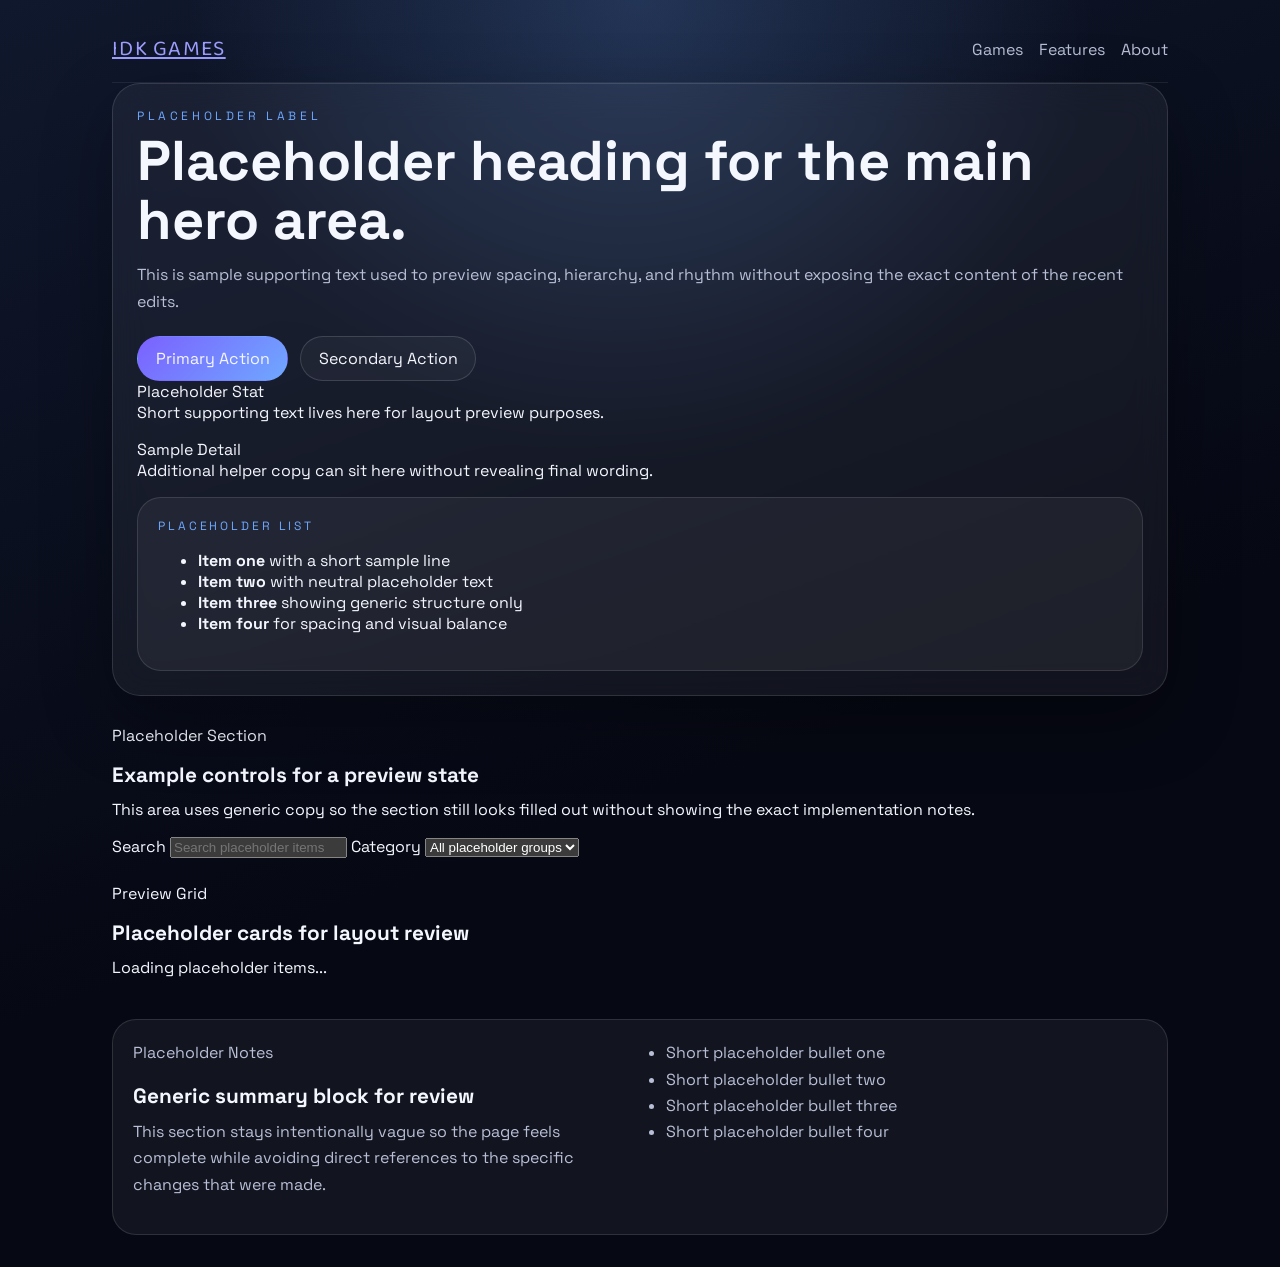
==== index.html @ bcdb9f15 "Update index.html" ====
<!DOCTYPE html>
<html lang="en">
<head>
  <meta charset="UTF-8">
  <meta name="viewport" content="width=device-width, initial-scale=1.0">
  <title>IDK</title>
  <link rel="preconnect" href="https://fonts.googleapis.com">
  <link rel="preconnect" href="https://fonts.gstatic.com" crossorigin>
  <link href="https://fonts.googleapis.com/css2?family=Space+Grotesk:wght@400;500;600;700&family=Baloo+2:wght@600&display=swap" rel="stylesheet">
  <link rel="stylesheet" href="styles.css">
</head>
<body>
  <div class="page-shell">
    <header class="site-header">
      <nav class="nav">
        <a class="brand" href="#top">IDK Games</a>
        <div class="nav-links">
          <a href="#games">Games</a>
          <a href="#features">Features</a>
          <a href="#about">About</a>
        </div>
      </nav>

      <section class="hero" id="top">
        <div class="hero-copy">
          <p class="eyebrow">Placeholder Label</p>
          <h1>Placeholder heading for the main hero area.</h1>
          <p class="lead">This is sample supporting text used to preview spacing, hierarchy, and rhythm without exposing the exact content of the recent edits.</p>
          <div class="hero-actions">
            <a class="button button-primary" href="#games">Primary Action</a>
            <a class="button button-secondary" href="#about">Secondary Action</a>
          </div>
          <div class="hero-stats">
            <div class="stat">
              <span>Placeholder Stat</span>
              <p>Short supporting text lives here for layout preview purposes.</p>
            </div>
            <div class="stat">
              <span>Sample Detail</span>
              <p>Additional helper copy can sit here without revealing final wording.</p>
            </div>
          </div>
        </div>

        <aside class="hero-panel">
          <p class="panel-label">Placeholder List</p>
          <ul class="stack-list">
            <li><strong>Item one</strong> with a short sample line</li>
            <li><strong>Item two</strong> with neutral placeholder text</li>
            <li><strong>Item three</strong> showing generic structure only</li>
            <li><strong>Item four</strong> for spacing and visual balance</li>
          </ul>
        </aside>
      </section>
    </header>

    <main>
      <section class="toolbar" id="features">
        <div class="toolbar-copy">
          <p class="section-label">Placeholder Section</p>
          <h2>Example controls for a preview state</h2>
          <p>This area uses generic copy so the section still looks filled out without showing the exact implementation notes.</p>
        </div>
        <div class="controls">
          <label class="control">
            <span>Search</span>
            <input id="searchInput" type="search" placeholder="Search placeholder items">
          </label>
          <label class="control">
            <span>Category</span>
            <select id="categoryFilter">
              <option value="all">All placeholder groups</option>
            </select>
          </label>
        </div>
      </section>

      <section class="games-section" id="games">
        <div class="section-heading">
          <div>
            <p class="section-label">Preview Grid</p>
            <h2>Placeholder cards for layout review</h2>
          </div>
          <p class="results-count" id="resultsCount">Loading placeholder items...</p>
        </div>
        <div class="games-grid" id="gamesGrid"></div>
      </section>

      <section class="about" id="about">
        <div>
          <p class="section-label">Placeholder Notes</p>
          <h2>Generic summary block for review</h2>
          <p>This section stays intentionally vague so the page feels complete while avoiding direct references to the specific changes that were made.</p>
        </div>
        <ul class="about-list">
          <li>Short placeholder bullet one</li>
          <li>Short placeholder bullet two</li>
          <li>Short placeholder bullet three</li>
          <li>Short placeholder bullet four</li>
        </ul>
      </section>
    </main>
  </div>

  <script src="script.js"></script>
</body>
</html>
---- styles.css ----
@import url('https://fonts.googleapis.com/css2?family=Space+Grotesk:wght@400;500;600;700&family=Baloo+2:wght@600&display=swap');

:root {
  color-scheme: dark;
  --bg-top: #10182d;
  --bg-bottom: #060813;
  --panel: rgba(255, 255, 255, 0.05);
  --panel-strong: rgba(255, 255, 255, 0.08);
  --border: rgba(255, 255, 255, 0.12);
  --text: #f5f7ff;
  --muted: #b8bfd6;
  --accent: #6fa8ff;
  --accent-strong: #7b61ff;
  --danger: #ff6b6b;
}

* {
  box-sizing: border-box;
}

html {
  scroll-behavior: smooth;
}

body {
  margin: 0;
  min-height: 100vh;
  font-family: 'Space Grotesk', system-ui, sans-serif;
  color: var(--text);
  background:
    radial-gradient(circle at top, rgba(111, 168, 255, 0.22), transparent 32%),
    linear-gradient(160deg, var(--bg-top), var(--bg-bottom) 60%);
}

.page-shell {
  width: min(1120px, 100%);
  margin: 0 auto;
  padding: clamp(1rem, 3vw, 2rem);
}

.hero {
  padding: clamp(1rem, 2.5vw, 1.5rem);
  border: 1px solid var(--border);
  border-radius: 28px;
  background: var(--panel);
  backdrop-filter: blur(18px);
  box-shadow: 0 24px 70px rgba(0, 0, 0, 0.3);
}

.nav {
  display: flex;
  align-items: center;
  justify-content: space-between;
  gap: 1rem;
  flex-wrap: wrap;
  padding-bottom: 1rem;
  border-bottom: 1px solid rgba(255, 255, 255, 0.08);
}

.brand {
  font-family: 'Baloo 2', cursive;
  font-size: 1.35rem;
  letter-spacing: 0.06em;
  text-transform: uppercase;
}

.nav-links {
  display: flex;
  flex-wrap: wrap;
  gap: 1rem;
}

.nav-links a {
  color: var(--muted);
  text-decoration: none;
}

.hero-layout {
  display: grid;
  grid-template-columns: repeat(auto-fit, minmax(280px, 1fr));
  gap: 1.5rem;
  margin-top: 1.5rem;
  align-items: stretch;
}

.eyebrow {
  margin: 0 0 0.5rem;
  font-size: 0.75rem;
  letter-spacing: 0.3em;
  text-transform: uppercase;
  color: var(--accent);
}

.debug-marker {
  display: inline-flex;
  margin: 0 0 0.9rem;
  padding: 0.45rem 0.8rem;
  border-radius: 999px;
  background: var(--danger);
  color: #22090d;
  font-size: 0.78rem;
  font-weight: 700;
  letter-spacing: 0.14em;
  text-transform: uppercase;
}

h1,
h2,
p {
  margin-top: 0;
}

h1 {
  margin-bottom: 0.8rem;
  font-size: clamp(2rem, 5vw, 3.5rem);
  line-height: 1.05;
}

h2 {
  margin-bottom: 0.65rem;
  font-size: 1.3rem;
}

.lead,
.panel-copy,
.card p,
.about p,
.about li {
  color: var(--muted);
  line-height: 1.65;
}

.hero-actions {
  display: flex;
  flex-wrap: wrap;
  gap: 0.75rem;
  margin-top: 1.3rem;
}

.button {
  display: inline-flex;
  align-items: center;
  justify-content: center;
  min-height: 44px;
  padding: 0.7rem 1.1rem;
  border-radius: 999px;
  border: 1px solid transparent;
  text-decoration: none;
  color: var(--text);
}

.button-primary {
  background: linear-gradient(135deg, var(--accent-strong), var(--accent));
}

.button-secondary {
  border-color: rgba(255, 255, 255, 0.14);
  background: rgba(255, 255, 255, 0.04);
}

.hero-panel,
.card,
.about {
  border: 1px solid var(--border);
  border-radius: 24px;
  background: var(--panel);
}

.hero-panel {
  padding: 1.25rem;
}

.panel-label,
.card-kicker {
  margin-bottom: 0.4rem;
  font-size: 0.75rem;
  letter-spacing: 0.24em;
  text-transform: uppercase;
  color: var(--accent);
}

.chip-row {
  display: flex;
  flex-wrap: wrap;
  gap: 0.6rem;
  margin-top: 1rem;
}

.chip-row span {
  padding: 0.45rem 0.75rem;
  border-radius: 999px;
  background: var(--panel-strong);
  border: 1px solid rgba(255, 255, 255, 0.08);
  font-size: 0.82rem;
}

main {
  display: flex;
  flex-direction: column;
  gap: 1.6rem;
  margin-top: 1.8rem;
}

.cards {
  display: grid;
  grid-template-columns: repeat(auto-fit, minmax(240px, 1fr));
  gap: 1rem;
}

.card {
  padding: 1.25rem;
}

.about {
  display: grid;
  grid-template-columns: repeat(auto-fit, minmax(240px, 1fr));
  gap: 1rem;
  padding: 1.25rem;
}

.about ul {
  margin: 0;
  padding-left: 1.15rem;
}

@media (max-width: 700px) {
  .nav {
    justify-content: center;
  }

  .brand {
    width: 100%;
    text-align: center;
  }

  .nav-links {
    justify-content: center;
  }

  .hero,
  .card,
  .about {
    border-radius: 20px;
  }

  .button {
    width: 100%;
  }
}
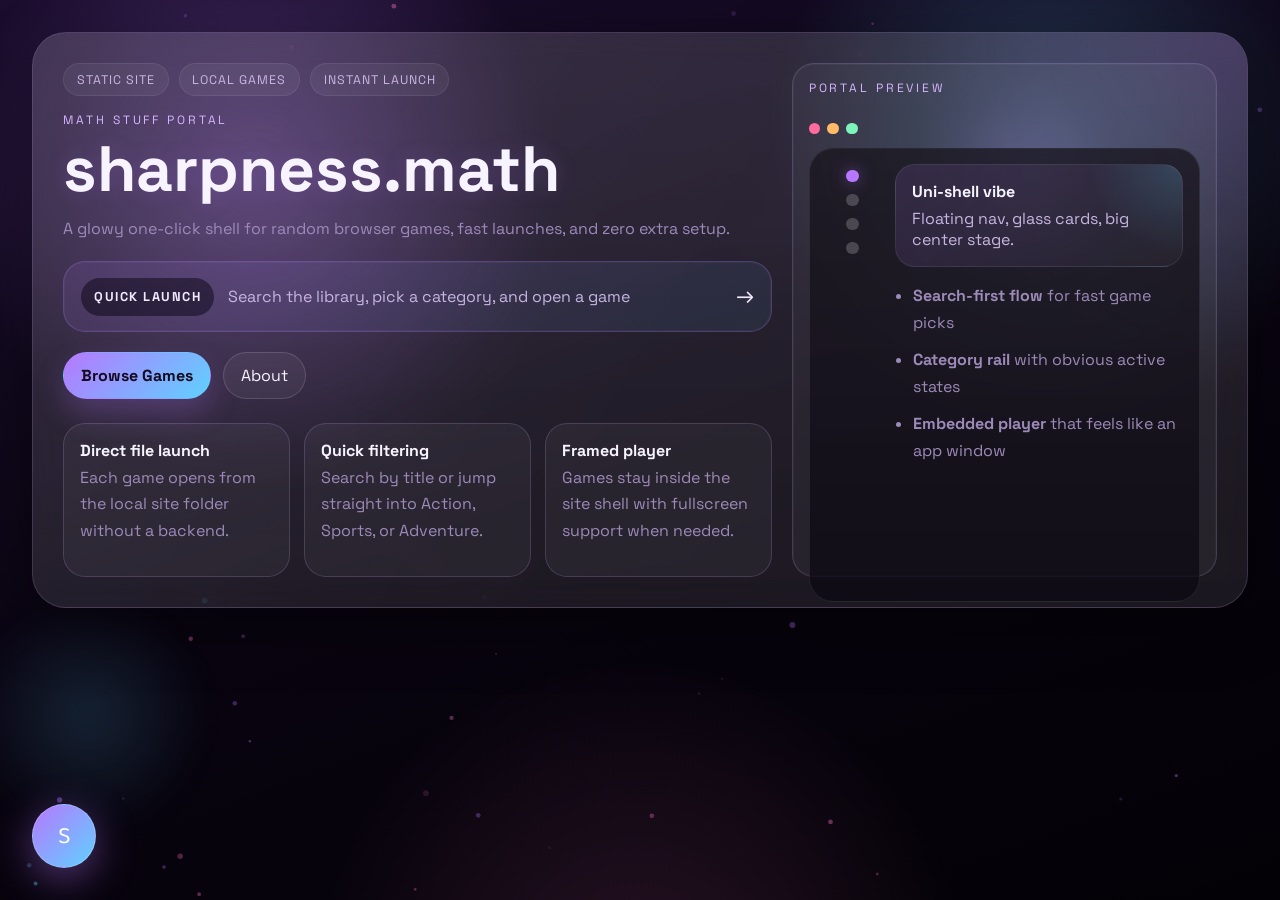
==== commit 89f2e588: "Add settings page and persistent UI toggles Introduce a Settings page and persistent UI preferences." ====
--- a/index.html
+++ b/index.html
@@ -3,105 +3,134 @@
 <head>
   <meta charset="UTF-8">
   <meta name="viewport" content="width=device-width, initial-scale=1.0">
-  <title>IDK</title>
+  <title>sharpness.math — Home</title>
   <link rel="preconnect" href="https://fonts.googleapis.com">
   <link rel="preconnect" href="https://fonts.gstatic.com" crossorigin>
   <link href="https://fonts.googleapis.com/css2?family=Space+Grotesk:wght@400;500;600;700&family=Baloo+2:wght@600&display=swap" rel="stylesheet">
   <link rel="stylesheet" href="styles.css">
 </head>
 <body>
-  <div class="page-shell">
-    <header class="site-header">
-      <nav class="nav">
-        <a class="brand" href="#top">IDK Games</a>
-        <div class="nav-links">
-          <a href="#games">Games</a>
-          <a href="#features">Features</a>
-          <a href="#about">About</a>
-        </div>
-      </nav>
+<div class="app-container">
 
-      <section class="hero" id="top">
-        <div class="hero-copy">
-          <p class="eyebrow">Placeholder Label</p>
-          <h1>Placeholder heading for the main hero area.</h1>
-          <p class="lead">This is sample supporting text used to preview spacing, hierarchy, and rhythm without exposing the exact content of the recent edits.</p>
-          <div class="hero-actions">
-            <a class="button button-primary" href="#games">Primary Action</a>
-            <a class="button button-secondary" href="#about">Secondary Action</a>
-          </div>
-          <div class="hero-stats">
-            <div class="stat">
-              <span>Placeholder Stat</span>
-              <p>Short supporting text lives here for layout preview purposes.</p>
+  <button class="hub-trigger" onclick="toggleHub()">S</button>
+
+  <aside class="sidebar">
+    <div class="sidebar-header">
+      <div class="logo-icon">S</div>
+      <span class="brand-text">Sharpness Math</span>
+    </div>
+    <nav class="sidebar-nav">
+      <div class="nav-section-title">Navigation</div>
+      <a class="nav-item active" href="index.html">
+        <span class="icon">🏠</span> Home
+      </a>
+      <a class="nav-item" href="games.html">
+        <span class="icon">🎮</span> Browse Games
+      </a>
+      <a class="nav-item" href="about.html">
+        <span class="icon">ℹ️</span> About
+      </a>
+      <a class="nav-item" href="settings.html">
+        <span class="icon">⚙️</span> Settings
+      </a>
+      <div class="nav-section-title">My Games</div>
+      <a class="nav-item" href="games.html?category=Action">
+        <span class="class-dot dot-action"></span> Action
+      </a>
+      <a class="nav-item" href="games.html?category=Sports">
+        <span class="class-dot dot-sports"></span> Sports
+      </a>
+      <a class="nav-item" href="games.html?category=Adventure">
+        <span class="class-dot dot-adventure"></span> Adventure
+      </a>
+    </nav>
+    <div class="sidebar-footer">
+      <button class="btn-signout" onclick="alert('Nothing to sign out of 😄')">
+        <span>↩</span> Sign Out
+      </button>
+    </div>
+  </aside>
+
+  <div class="main-column">
+    <nav class="mobile-nav">
+      <a class="nav-item active" href="index.html">🏠 Home</a>
+      <a class="nav-item" href="games.html">🎮 Games</a>
+      <a class="nav-item" href="about.html">ℹ️ About</a>
+      <a class="nav-item" href="settings.html">⚙️ Settings</a>
+    </nav>
+
+    <div class="page-shell">
+      <header class="site-header">
+        <section class="hero">
+          <div class="hero-copy">
+            <div class="hero-chip-row">
+              <span class="hero-chip">Static site</span>
+              <span class="hero-chip">Local games</span>
+              <span class="hero-chip">Instant launch</span>
             </div>
-            <div class="stat">
-              <span>Sample Detail</span>
-              <p>Additional helper copy can sit here without revealing final wording.</p>
+            <p class="eyebrow">Math stuff portal</p>
+            <h1>sharpness.math</h1>
+            <p class="lead">A glowy one-click shell for random browser games, fast launches, and zero extra setup.</p>
+            <a class="hero-search" href="games.html">
+              <span class="hero-search-label">Quick launch</span>
+              <span class="hero-search-text">Search the library, pick a category, and open a game</span>
+              <span class="hero-search-arrow">→</span>
+            </a>
+            <div class="hero-actions">
+              <a class="button button-primary" href="games.html">Browse Games</a>
+              <a class="button button-secondary" href="about.html">About</a>
+            </div>
+            <div class="hero-stats">
+              <div class="stat">
+                <span>Direct file launch</span>
+                <p>Each game opens from the local site folder without a backend.</p>
+              </div>
+              <div class="stat">
+                <span>Quick filtering</span>
+                <p>Search by title or jump straight into Action, Sports, or Adventure.</p>
+              </div>
+              <div class="stat">
+                <span>Framed player</span>
+                <p>Games stay inside the site shell with fullscreen support when needed.</p>
+              </div>
             </div>
           </div>
-        </div>
-
-        <aside class="hero-panel">
-          <p class="panel-label">Placeholder List</p>
-          <ul class="stack-list">
-            <li><strong>Item one</strong> with a short sample line</li>
-            <li><strong>Item two</strong> with neutral placeholder text</li>
-            <li><strong>Item three</strong> showing generic structure only</li>
-            <li><strong>Item four</strong> for spacing and visual balance</li>
-          </ul>
-        </aside>
-      </section>
-    </header>
-
-    <main>
-      <section class="toolbar" id="features">
-        <div class="toolbar-copy">
-          <p class="section-label">Placeholder Section</p>
-          <h2>Example controls for a preview state</h2>
-          <p>This area uses generic copy so the section still looks filled out without showing the exact implementation notes.</p>
-        </div>
-        <div class="controls">
-          <label class="control">
-            <span>Search</span>
-            <input id="searchInput" type="search" placeholder="Search placeholder items">
-          </label>
-          <label class="control">
-            <span>Category</span>
-            <select id="categoryFilter">
-              <option value="all">All placeholder groups</option>
-            </select>
-          </label>
-        </div>
-      </section>
-
-      <section class="games-section" id="games">
-        <div class="section-heading">
-          <div>
-            <p class="section-label">Preview Grid</p>
-            <h2>Placeholder cards for layout review</h2>
-          </div>
-          <p class="results-count" id="resultsCount">Loading placeholder items...</p>
-        </div>
-        <div class="games-grid" id="gamesGrid"></div>
-      </section>
-
-      <section class="about" id="about">
-        <div>
-          <p class="section-label">Placeholder Notes</p>
-          <h2>Generic summary block for review</h2>
-          <p>This section stays intentionally vague so the page feels complete while avoiding direct references to the specific changes that were made.</p>
-        </div>
-        <ul class="about-list">
-          <li>Short placeholder bullet one</li>
-          <li>Short placeholder bullet two</li>
-          <li>Short placeholder bullet three</li>
-          <li>Short placeholder bullet four</li>
-        </ul>
-      </section>
-    </main>
+          <aside class="hero-panel">
+            <p class="panel-label">Portal Preview</p>
+            <div class="panel-window">
+              <div class="panel-window-bar">
+                <span></span>
+                <span></span>
+                <span></span>
+              </div>
+              <div class="panel-screen">
+                <div class="panel-rail">
+                  <span class="panel-rail-item active"></span>
+                  <span class="panel-rail-item"></span>
+                  <span class="panel-rail-item"></span>
+                  <span class="panel-rail-item"></span>
+                </div>
+                <div class="panel-content">
+                  <div class="panel-display">
+                    <strong>Uni-shell vibe</strong>
+                    <p>Floating nav, glass cards, big center stage.</p>
+                  </div>
+                  <ul class="stack-list">
+                    <li><strong>Search-first flow</strong> for fast game picks</li>
+                    <li><strong>Category rail</strong> with obvious active states</li>
+                    <li><strong>Embedded player</strong> that feels like an app window</li>
+                  </ul>
+                </div>
+              </div>
+            </div>
+          </aside>
+        </section>
+      </header>
+    </div>
   </div>
 
-  <script src="script.js"></script>
+</div>
+<script src="particles.js"></script>
+<script src="app.js"></script>
 </body>
 </html>
--- a/styles.css
+++ b/styles.css
@@ -2,16 +2,20 @@
 
 :root {
   color-scheme: dark;
-  --bg-top: #10182d;
-  --bg-bottom: #060813;
-  --panel: rgba(255, 255, 255, 0.05);
-  --panel-strong: rgba(255, 255, 255, 0.08);
-  --border: rgba(255, 255, 255, 0.12);
-  --text: #f5f7ff;
-  --muted: #b8bfd6;
-  --accent: #6fa8ff;
-  --accent-strong: #7b61ff;
-  --danger: #ff6b6b;
+  --bg: #05020d;
+  --bg-soft: #140a22;
+  --bg-card: rgba(19, 10, 34, 0.72);
+  --panel: rgba(255, 255, 255, 0.055);
+  --panel-strong: rgba(255, 255, 255, 0.11);
+  --border: rgba(210, 176, 255, 0.18);
+  --text: #f8f4ff;
+  --text-secondary: #c7b6e1;
+  --text-muted: #9d8ab9;
+  --accent: #b678ff;
+  --accent-2: #5fd1ff;
+  --accent-3: #ff79c6;
+  --success: #7df4bc;
+  --shadow: rgba(0, 0, 0, 0.42);
 }
 
 * {
@@ -28,222 +32,958 @@
   font-family: 'Space Grotesk', system-ui, sans-serif;
   color: var(--text);
   background:
-    radial-gradient(circle at top, rgba(111, 168, 255, 0.22), transparent 32%),
-    linear-gradient(160deg, var(--bg-top), var(--bg-bottom) 60%);
+    radial-gradient(circle at 20% 20%, rgba(182, 120, 255, 0.32), transparent 24%),
+    radial-gradient(circle at 82% 16%, rgba(95, 209, 255, 0.24), transparent 22%),
+    radial-gradient(circle at 50% 110%, rgba(255, 121, 198, 0.14), transparent 28%),
+    linear-gradient(160deg, #1a0d2d 0%, #090410 52%, #030106 100%);
+  position: relative;
+  overflow-x: hidden;
+}
+
+#particles-canvas {
+  position: fixed;
+  top: 0;
+  left: 0;
+  width: 100%;
+  height: 100%;
+  pointer-events: none;
+  z-index: 0;
+}
+
+body::before,
+body::after {
+  content: "";
+  position: fixed;
+  inset: auto;
+  border-radius: 999px;
+  filter: blur(18px);
+  opacity: 0.65;
+  pointer-events: none;
+  z-index: 0;
+}
+
+body::before {
+  width: 13rem;
+  height: 13rem;
+  top: 5rem;
+  right: 12vw;
+  background: radial-gradient(circle, rgba(182, 120, 255, 0.34), transparent 68%);
+}
+
+body::after {
+  width: 15rem;
+  height: 15rem;
+  bottom: 4rem;
+  left: -2rem;
+  background: radial-gradient(circle, rgba(95, 209, 255, 0.24), transparent 72%);
+}
+
+a {
+  color: inherit;
+}
+
+/* ============================================
+   SIDEBAR / MINI HUB
+   ============================================ */
+
+.hub-trigger {
+  position: fixed;
+  bottom: 2rem;
+  left: 2rem;
+  width: 4rem;
+  height: 4rem;
+  border-radius: 50%;
+  background: linear-gradient(135deg, var(--accent), var(--accent-2));
+  border: 1px solid rgba(255,255,255,0.22);
+  color: white;
+  font-size: 1.5rem;
+  font-family: 'Baloo 2', cursive;
+  cursor: pointer;
+  z-index: 1100;
+  box-shadow: 0 10px 40px rgba(182, 120, 255, 0.45);
+  transition: transform 0.4s cubic-bezier(0.175, 0.885, 0.32, 1.275), box-shadow 0.3s;
+  display: flex;
+  align-items: center;
+  justify-content: center;
+  outline: none;
+}
+
+.hub-trigger:hover {
+  transform: scale(1.1) rotate(5deg);
+  box-shadow: 0 15px 50px rgba(182, 120, 255, 0.6);
+}
+
+.hub-trigger.active {
+  background: var(--bg-soft);
+  color: var(--accent);
+  border-color: var(--accent);
+  transform: scale(0.9) rotate(-15deg);
+}
+
+.sidebar {
+  width: 18rem;
+  background:
+    linear-gradient(180deg, rgba(255, 255, 255, 0.09), rgba(255, 255, 255, 0.03)),
+    rgba(17, 8, 29, 0.88);
+  border: 1px solid var(--border);
+  border-radius: 30px;
+  display: flex;
+  flex-direction: column;
+  position: fixed;
+  bottom: 6.5rem;
+  left: 2rem;
+  height: auto;
+  max-height: calc(100vh - 10rem);
+  flex-shrink: 0;
+  overflow-y: auto;
+  backdrop-filter: blur(22px);
+  box-shadow: 0 25px 80px var(--shadow);
+  z-index: 1050;
+  
+  /* Initial hidden state for hub */
+  opacity: 0;
+  transform: translateY(20px) scale(0.95);
+  pointer-events: none;
+  transition: opacity 0.4s, transform 0.4s cubic-bezier(0.16, 1, 0.3, 1);
+}
+
+body.regular-sidebar .sidebar {
+  position: sticky;
+  top: 2rem;
+  left: 0;
+  bottom: auto;
+  opacity: 1;
+  pointer-events: auto;
+  transform: none;
+  margin: 2rem 0 2rem 2rem;
+  height: calc(100vh - 4rem);
+  max-height: none;
+}
+
+body.regular-sidebar .hub-trigger {
+  display: none;
+}
+
+.sidebar.active {
+  opacity: 1;
+  transform: translateY(0) scale(1);
+  pointer-events: auto;
+}
+
+@media (max-width: 1024px) {
+  .sidebar { width: calc(100vw - 4rem); left: 2rem; right: 2rem; }
+}
+
+.sidebar-header {
+  padding: 2rem;
+  display: flex;
+  align-items: center;
+  gap: 0.75rem;
+  border-bottom: 1px solid rgba(255, 255, 255, 0.08);
+}
+
+.logo-icon {
+  width: 2.5rem;
+  height: 2.5rem;
+  background: linear-gradient(135deg, var(--accent), var(--accent-2));
+  border-radius: 0.9rem;
+  display: flex;
+  align-items: center;
+  justify-content: center;
+  color: white;
+  font-weight: bold;
+  font-size: 1.25rem;
+  box-shadow: 0 10px 25px rgba(182, 120, 255, 0.35);
+  flex-shrink: 0;
+  font-family: 'Baloo 2', cursive;
+}
+
+.brand-text {
+  font-weight: bold;
+  font-size: 1.1rem;
+  letter-spacing: -0.025em;
+  color: white;
+  font-family: 'Baloo 2', cursive;
+}
+
+.sidebar-nav {
+  flex: 1;
+  padding: 1rem;
+  overflow-y: auto;
+  display: flex;
+  flex-direction: column;
+  gap: 0.25rem;
+}
+
+.nav-section-title {
+  padding: 1.5rem 1rem 0.5rem;
+  font-size: 0.625rem;
+  font-weight: bold;
+  color: var(--text-muted);
+  text-transform: uppercase;
+  letter-spacing: 0.2em;
+}
+
+.nav-item {
+  display: flex;
+  align-items: center;
+  gap: 0.75rem;
+  padding: 0.75rem 1rem;
+  border-radius: 999px;
+  color: var(--text-secondary);
+  text-decoration: none;
+  border: 1px solid transparent;
+  transition: background-color 0.2s, color 0.2s, border-color 0.2s, transform 0.2s;
+  cursor: pointer;
+  font-size: 0.9rem;
+  font-weight: 500;
+}
+
+.nav-item:hover {
+  background-color: rgba(255,255,255,0.06);
+  border-color: rgba(255,255,255,0.08);
+  color: var(--text);
+  transform: translateX(2px);
+}
+
+.nav-item.active {
+  background: linear-gradient(135deg, rgba(182, 120, 255, 0.22), rgba(95, 209, 255, 0.12));
+  border-color: rgba(182, 120, 255, 0.32);
+  color: #f8f4ff;
+  font-weight: 600;
+  box-shadow: inset 0 0 0 1px rgba(255, 255, 255, 0.04), 0 0 22px rgba(182, 120, 255, 0.16);
+}
+
+.nav-item .icon {
+  font-size: 1rem;
+  width: 1.25rem;
+  text-align: center;
+}
+
+.class-dot {
+  width: 0.5rem;
+  height: 0.5rem;
+  border-radius: 50%;
+  flex-shrink: 0;
+}
+
+.dot-action   { background-color: #f97316; }
+.dot-sports   { background-color: #22c55e; }
+.dot-adventure{ background-color: #a78bfa; }
+
+.sidebar-footer {
+  padding: 1.5rem;
+  border-top: 1px solid rgba(255,255,255,0.08);
+}
+
+.btn-signout {
+  width: 100%;
+  display: flex;
+  align-items: center;
+  justify-content: center;
+  gap: 0.5rem;
+  padding: 0.75rem;
+  border-radius: 999px;
+  border: 1px solid var(--border);
+  color: var(--text-secondary);
+  background: rgba(255, 255, 255, 0.04);
+  font-size: 0.875rem;
+  font-weight: 500;
+  cursor: pointer;
+  font-family: inherit;
+  transition: background-color 0.2s, color 0.2s;
+}
+
+.btn-signout:hover {
+  background-color: rgba(255,255,255,0.09);
+  color: var(--text);
+}
+
+/* ============================================
+   LAYOUT
+   ============================================ */
+
+.app-container {
+  display: flex;
+  min-height: 100vh;
+  position: relative;
+  z-index: 1;
+}
+
+/* Wraps mobile-nav + page-shell so they stack vertically */
+.main-column {
+  flex-grow: 1;
+  display: flex;
+  flex-direction: column;
+  min-width: 0;
 }
 
 .page-shell {
-  width: min(1120px, 100%);
-  margin: 0 auto;
+  width: 100%;
+  max-width: 1480px;
   padding: clamp(1rem, 3vw, 2rem);
+  flex-grow: 1;
+  display: flex;
+  flex-direction: column;
+  gap: 1.5rem;
+}
+
+/* ============================================
+   GAME VIEWER (games.html inline iframe)
+   ============================================ */
+
+#gameView {
+  display: none;
+  flex-direction: column;
+  width: 100%;
+  height: calc(100vh - 5rem);
+  border-radius: 30px;
+  overflow: hidden;
+  border: 1px solid var(--border);
+  background: rgba(8, 4, 15, 0.96);
+  box-shadow: 0 25px 80px var(--shadow);
+}
+
+.game-view-header {
+  display: flex;
+  align-items: center;
+  justify-content: space-between;
+  gap: 0.75rem;
+  flex-wrap: wrap;
+  padding: 0.6rem 1rem;
+  background: rgba(18, 10, 30, 0.94);
+  border-bottom: 1px solid var(--border);
+  flex-shrink: 0;
+}
+
+.game-view-title {
+  font-weight: 600;
+  font-size: 0.95rem;
+  color: var(--text);
+}
+
+.game-view-actions {
+  display: flex;
+  align-items: center;
+  gap: 0.6rem;
+  flex-wrap: wrap;
+}
+
+.btn-game-control,
+.btn-close-game {
+  display: flex;
+  align-items: center;
+  gap: 0.4rem;
+  padding: 0.45rem 0.9rem;
+  border-radius: 999px;
+  border: 1px solid var(--border);
+  background: rgba(255,255,255,0.06);
+  color: var(--text-secondary);
+  font-size: 0.82rem;
+  font-weight: 500;
+  cursor: pointer;
+  font-family: inherit;
+  transition: background 0.2s, color 0.2s;
+}
+
+.btn-game-control:hover,
+.btn-close-game:hover {
+  background: rgba(255,255,255,0.12);
+  color: var(--text);
+}
+
+.btn-game-control[hidden] {
+  display: none;
+}
+
+#gameFrame {
+  width: 100%;
+  flex-grow: 1;
+  border: none;
+}
+
+@keyframes fadeIn {
+  from { opacity: 0; transform: translateY(10px); }
+  to { opacity: 1; transform: translateY(0); }
+}
+
+@keyframes slideUpIn {
+  0% { opacity: 0; transform: translateY(40px); }
+  100% { opacity: 1; transform: translateY(0); }
+}
+
+.animate-in {
+  animation: slideUpIn 0.8s cubic-bezier(0.16, 1, 0.3, 1) forwards !important;
+}
+
+/* ============================================
+   MOBILE NAV (shown when sidebar hidden)
+   ============================================ */
+
+.mobile-nav {
+  display: none;
+  background: rgba(13, 7, 22, 0.86);
+  border: 1px solid var(--border);
+  padding: 0.7rem;
+  gap: 0.5rem;
+  overflow-x: auto;
+  position: sticky;
+  top: 0.75rem;
+  z-index: 100;
+  margin: 0.75rem;
+  border-radius: 999px;
+  backdrop-filter: blur(16px);
+}
+
+@media (max-width: 1024px) {
+  .mobile-nav {
+    display: flex;
+  }
+}
+
+.mobile-nav .nav-item {
+  white-space: nowrap;
+  padding: 0.5rem 0.875rem;
+  font-size: 0.82rem;
+}
+
+/* ============================================
+   HERO
+   ============================================ */
+
+.site-header {
+  display: flex;
+  flex-direction: column;
+  gap: 1.2rem;
+}
+
+.hero,
+.toolbar,
+.about {
+  border: 1px solid var(--border);
+  background:
+    linear-gradient(180deg, rgba(255,255,255,0.08), rgba(255,255,255,0.03)),
+    var(--panel);
+  backdrop-filter: blur(16px);
+  box-shadow: 0 20px 60px var(--shadow);
+}
+
+.brand {
+  font-family: 'Baloo 2', cursive;
+  font-size: 1.4rem;
+  text-decoration: none;
+  letter-spacing: 0.05em;
+  text-transform: uppercase;
 }
 
 .hero {
-  padding: clamp(1rem, 2.5vw, 1.5rem);
+  display: grid;
+  grid-template-columns: minmax(0, 1.5fr) minmax(280px, 0.9fr);
+  gap: 1.25rem;
+  align-items: stretch;
+  padding: clamp(1.2rem, 2.8vw, 1.9rem);
+  border-radius: 34px;
+  position: relative;
+  overflow: hidden;
+}
+
+.hero::before {
+  content: "";
+  position: absolute;
+  inset: 0;
+  background:
+    radial-gradient(circle at top right, rgba(182, 120, 255, 0.18), transparent 26%),
+    linear-gradient(120deg, rgba(255,255,255,0.03), transparent 55%);
+  pointer-events: none;
+}
+
+.eyebrow,
+.section-label,
+.panel-label,
+.math-tag,
+.math-meta {
+  letter-spacing: 0.24em;
+  text-transform: uppercase;
+  font-size: 0.75rem;
+}
+
+.eyebrow,
+.section-label,
+.panel-label,
+.math-tag {
+  color: #d7b5ff;
+}
+
+.eyebrow,
+.section-label {
+  margin: 0 0 0.5rem;
+}
+
+h1, h2, h3, p {
+  margin-top: 0;
+}
+
+h1 {
+  margin-bottom: 0.85rem;
+  font-size: clamp(2.1rem, 5.5vw, 4rem);
+  line-height: 1.04;
+  max-width: 11ch;
+  text-shadow: 0 0 22px rgba(182, 120, 255, 0.18);
+}
+
+h2 {
+  margin-bottom: 0.65rem;
+  font-size: clamp(1.45rem, 2vw, 2rem);
+}
+
+h3 {
+  margin-bottom: 0.5rem;
+  font-size: 1.15rem;
+}
+
+.lead,
+.toolbar-copy p,
+.about p,
+.about-list li,
+.math-description,
+.stat p,
+.results-count,
+.stack-list li {
+  color: var(--text-muted);
+  line-height: 1.65;
+}
+
+.hero-copy,
+.hero-panel {
+  position: relative;
+  z-index: 1;
+}
+
+.hero-chip-row {
+  display: flex;
+  flex-wrap: wrap;
+  gap: 0.6rem;
+  margin-bottom: 1rem;
+}
+
+.hero-chip {
+  display: inline-flex;
+  align-items: center;
+  min-height: 32px;
+  padding: 0.45rem 0.8rem;
+  border-radius: 999px;
+  border: 1px solid rgba(255, 255, 255, 0.08);
+  background: rgba(255, 255, 255, 0.05);
+  color: var(--text-secondary);
+  font-size: 0.78rem;
+  letter-spacing: 0.08em;
+  text-transform: uppercase;
+}
+
+.hero-search {
+  display: grid;
+  grid-template-columns: auto 1fr auto;
+  gap: 0.85rem;
+  align-items: center;
+  margin: 1.2rem 0 0;
+  padding: 0.95rem 1.05rem;
+  border-radius: 22px;
+  border: 1px solid rgba(182, 120, 255, 0.24);
+  background: linear-gradient(135deg, rgba(182, 120, 255, 0.12), rgba(95, 209, 255, 0.08));
+  text-decoration: none;
+  box-shadow: inset 0 0 0 1px rgba(255,255,255,0.03);
+}
+
+.hero-search-label {
+  display: inline-flex;
+  align-items: center;
+  justify-content: center;
+  min-height: 38px;
+  padding: 0 0.8rem;
+  border-radius: 999px;
+  background: rgba(8, 4, 15, 0.48);
+  color: #f4eaff;
+  font-size: 0.8rem;
+  font-weight: 700;
+  text-transform: uppercase;
+  letter-spacing: 0.12em;
+}
+
+.hero-search-text {
+  color: var(--text-secondary);
+}
+
+.hero-search-arrow {
+  font-size: 1.4rem;
+  line-height: 1;
+  color: #f4eaff;
+}
+
+.hero-actions {
+  display: flex;
+  flex-wrap: wrap;
+  gap: 0.75rem;
+  margin: 1.25rem 0 1.5rem;
+}
+
+.button {
+  display: inline-flex;
+  align-items: center;
+  justify-content: center;
+  min-height: 44px;
+  padding: 0.75rem 1.05rem;
+  border-radius: 999px;
+  text-decoration: none;
+  border: 1px solid transparent;
+  transition: transform 0.2s, box-shadow 0.2s, border-color 0.2s;
+}
+
+.button:hover,
+.card-button:hover,
+.btn-game-control:hover,
+.btn-close-game:hover {
+  transform: translateY(-1px);
+}
+
+.button-primary {
+  background: linear-gradient(135deg, var(--accent), var(--accent-2));
+  color: #150a1f;
+  font-weight: 700;
+  box-shadow: 0 15px 30px rgba(182, 120, 255, 0.24);
+}
+
+.button-secondary {
+  background: rgba(255, 255, 255, 0.05);
+  border-color: rgba(255, 255, 255, 0.14);
+}
+
+.hero-stats {
+  display: grid;
+  grid-template-columns: repeat(auto-fit, minmax(200px, 1fr));
+  gap: 0.85rem;
+}
+
+.stat,
+.hero-panel,
+.math-card {
   border: 1px solid var(--border);
+  background: rgba(255, 255, 255, 0.045);
+  border-radius: 22px;
+}
+
+.stat,
+.hero-panel {
+  padding: 1rem;
+}
+
+.hero-panel {
+  display: flex;
+  flex-direction: column;
+  gap: 0.9rem;
+  box-shadow: inset 0 0 0 1px rgba(255,255,255,0.03);
+}
+
+.stat span {
+  display: block;
+  margin-bottom: 0.25rem;
+  font-weight: 700;
+}
+
+.panel-window {
+  display: flex;
+  flex-direction: column;
+  gap: 0.85rem;
+  min-height: 100%;
+}
+
+.panel-window-bar {
+  display: flex;
+  gap: 0.45rem;
+}
+
+.panel-window-bar span {
+  width: 0.72rem;
+  height: 0.72rem;
+  border-radius: 999px;
+  background: rgba(255,255,255,0.26);
+}
+
+.panel-window-bar span:first-child { background: #ff6b9d; }
+.panel-window-bar span:nth-child(2) { background: #ffbb66; }
+.panel-window-bar span:nth-child(3) { background: #7df4bc; }
+
+.panel-screen {
+  display: grid;
+  grid-template-columns: 56px 1fr;
+  gap: 0.9rem;
+  flex: 1;
+  min-height: 280px;
+  padding: 0.95rem;
+  border-radius: 24px;
+  background:
+    linear-gradient(180deg, rgba(255,255,255,0.06), rgba(255,255,255,0.02)),
+    rgba(8, 4, 15, 0.78);
+  border: 1px solid rgba(255,255,255,0.08);
+}
+
+.panel-rail {
+  display: flex;
+  flex-direction: column;
+  align-items: center;
+  gap: 0.7rem;
+  padding: 0.35rem 0;
+}
+
+.panel-rail-item {
+  width: 0.8rem;
+  height: 0.8rem;
+  border-radius: 999px;
+  background: rgba(255,255,255,0.2);
+}
+
+.panel-rail-item.active {
+  background: var(--accent);
+  box-shadow: 0 0 16px rgba(182, 120, 255, 0.52);
+}
+
+.panel-content {
+  display: flex;
+  flex-direction: column;
+  gap: 1rem;
+}
+
+.panel-display {
+  padding: 1rem;
+  border-radius: 20px;
+  border: 1px solid rgba(255,255,255,0.08);
+  background:
+    radial-gradient(circle at top right, rgba(95, 209, 255, 0.18), transparent 30%),
+    linear-gradient(135deg, rgba(182, 120, 255, 0.14), rgba(255, 255, 255, 0.03));
+}
+
+.panel-display strong {
+  display: block;
+  margin-bottom: 0.4rem;
+}
+
+.panel-display p {
+  margin-bottom: 0;
+  color: var(--text-secondary);
+}
+
+.stack-list {
+  margin: 0;
+  padding-left: 1.1rem;
+  display: flex;
+  flex-direction: column;
+  gap: 0.7rem;
+}
+
+main {
+  display: block;
+}
+
+/* ============================================
+   TOOLBAR & ABOUT
+   ============================================ */
+
+.toolbar,
+.about {
   border-radius: 28px;
-  background: var(--panel);
-  backdrop-filter: blur(18px);
-  box-shadow: 0 24px 70px rgba(0, 0, 0, 0.3);
-}
-
-.nav {
-  display: flex;
-  align-items: center;
+  padding: 1.25rem;
+}
+
+.toolbar {
+  display: grid;
+  grid-template-columns: minmax(0, 1.2fr) minmax(280px, 0.9fr);
+  gap: 1rem;
+  align-items: end;
+}
+
+.controls {
+  display: grid;
+  grid-template-columns: repeat(auto-fit, minmax(180px, 1fr));
+  gap: 0.85rem;
+}
+
+.control {
+  display: flex;
+  flex-direction: column;
+  gap: 0.45rem;
+}
+
+.control span {
+  font-size: 0.88rem;
+  color: var(--text-muted);
+}
+
+.control input,
+.control select {
+  width: 100%;
+  min-height: 46px;
+  padding: 0.75rem 0.85rem;
+  border: 1px solid var(--border);
+  border-radius: 16px;
+  background: rgba(9, 5, 16, 0.78);
+  color: var(--text);
+  font: inherit;
+  box-shadow: inset 0 0 0 1px rgba(255,255,255,0.02);
+}
+
+/* ============================================
+   GAMES GRID
+   ============================================ */
+
+.math-section {
+  display: flex;
+  flex-direction: column;
+  gap: 1rem;
+}
+
+.section-heading {
+  display: flex;
+  align-items: end;
   justify-content: space-between;
   gap: 1rem;
   flex-wrap: wrap;
-  padding-bottom: 1rem;
-  border-bottom: 1px solid rgba(255, 255, 255, 0.08);
-}
-
-.brand {
-  font-family: 'Baloo 2', cursive;
-  font-size: 1.35rem;
-  letter-spacing: 0.06em;
-  text-transform: uppercase;
-}
-
-.nav-links {
-  display: flex;
-  flex-wrap: wrap;
-  gap: 1rem;
-}
-
-.nav-links a {
-  color: var(--muted);
-  text-decoration: none;
-}
-
-.hero-layout {
-  display: grid;
-  grid-template-columns: repeat(auto-fit, minmax(280px, 1fr));
-  gap: 1.5rem;
-  margin-top: 1.5rem;
-  align-items: stretch;
-}
-
-.eyebrow {
-  margin: 0 0 0.5rem;
-  font-size: 0.75rem;
-  letter-spacing: 0.3em;
-  text-transform: uppercase;
-  color: var(--accent);
-}
-
-.debug-marker {
-  display: inline-flex;
-  margin: 0 0 0.9rem;
-  padding: 0.45rem 0.8rem;
-  border-radius: 999px;
-  background: var(--danger);
-  color: #22090d;
-  font-size: 0.78rem;
-  font-weight: 700;
-  letter-spacing: 0.14em;
-  text-transform: uppercase;
-}
-
-h1,
-h2,
-p {
-  margin-top: 0;
-}
-
-h1 {
-  margin-bottom: 0.8rem;
-  font-size: clamp(2rem, 5vw, 3.5rem);
-  line-height: 1.05;
-}
-
-h2 {
-  margin-bottom: 0.65rem;
-  font-size: 1.3rem;
-}
-
-.lead,
-.panel-copy,
-.card p,
-.about p,
-.about li {
-  color: var(--muted);
-  line-height: 1.65;
-}
-
-.hero-actions {
-  display: flex;
-  flex-wrap: wrap;
-  gap: 0.75rem;
-  margin-top: 1.3rem;
-}
-
-.button {
-  display: inline-flex;
-  align-items: center;
-  justify-content: center;
-  min-height: 44px;
-  padding: 0.7rem 1.1rem;
-  border-radius: 999px;
-  border: 1px solid transparent;
-  text-decoration: none;
-  color: var(--text);
-}
-
-.button-primary {
-  background: linear-gradient(135deg, var(--accent-strong), var(--accent));
-}
-
-.button-secondary {
-  border-color: rgba(255, 255, 255, 0.14);
-  background: rgba(255, 255, 255, 0.04);
-}
-
-.hero-panel,
-.card,
-.about {
-  border: 1px solid var(--border);
-  border-radius: 24px;
-  background: var(--panel);
-}
-
-.hero-panel {
-  padding: 1.25rem;
-}
-
-.panel-label,
-.card-kicker {
-  margin-bottom: 0.4rem;
-  font-size: 0.75rem;
-  letter-spacing: 0.24em;
-  text-transform: uppercase;
-  color: var(--accent);
-}
-
-.chip-row {
-  display: flex;
-  flex-wrap: wrap;
-  gap: 0.6rem;
-  margin-top: 1rem;
-}
-
-.chip-row span {
-  padding: 0.45rem 0.75rem;
-  border-radius: 999px;
-  background: var(--panel-strong);
-  border: 1px solid rgba(255, 255, 255, 0.08);
-  font-size: 0.82rem;
-}
-
-main {
-  display: flex;
-  flex-direction: column;
-  gap: 1.6rem;
-  margin-top: 1.8rem;
-}
-
-.cards {
+}
+
+.math-grid {
   display: grid;
   grid-template-columns: repeat(auto-fit, minmax(240px, 1fr));
   gap: 1rem;
 }
 
-.card {
-  padding: 1.25rem;
-}
+.math-card {
+  display: flex;
+  flex-direction: column;
+  gap: 0.8rem;
+  padding: 1rem;
+  min-width: 0;
+  box-shadow: inset 0 0 0 1px rgba(255,255,255,0.03);
+  transition: transform 0.3s cubic-bezier(0.16, 1, 0.3, 1), box-shadow 0.3s, border-color 0.3s;
+}
+
+.math-card:hover {
+  transform: translateY(-8px) scale(1.02);
+  border-color: var(--accent);
+  box-shadow: 0 15px 40px var(--shadow), 0 0 20px rgba(182, 120, 255, 0.15);
+}
+
+.math-top {
+  display: flex;
+  align-items: flex-start;
+  justify-content: space-between;
+  gap: 0.75rem;
+}
+
+.math-tag {
+  display: inline-flex;
+  padding: 0.35rem 0.65rem;
+  border-radius: 999px;
+  background: rgba(182, 120, 255, 0.12);
+}
+
+.math-meta {
+  color: var(--success);
+}
+
+.math-actions {
+  margin-top: auto;
+  display: flex;
+  flex-wrap: wrap;
+  gap: 0.6rem;
+}
+
+.card-button {
+  display: inline-flex;
+  align-items: center;
+  justify-content: center;
+  min-height: 40px;
+  padding: 0.65rem 0.9rem;
+  border-radius: 999px;
+  text-decoration: none;
+  border: 1px solid rgba(255, 255, 255, 0.14);
+  background: rgba(255, 255, 255, 0.05);
+}
+
+.card-button.primary {
+  background: linear-gradient(135deg, rgba(182, 120, 255, 0.92), rgba(95, 209, 255, 0.92));
+  color: #150a1f;
+  font-weight: 700;
+  border-color: transparent;
+}
+
+/* ============================================
+   ABOUT
+   ============================================ */
 
 .about {
   display: grid;
-  grid-template-columns: repeat(auto-fit, minmax(240px, 1fr));
+  grid-template-columns: minmax(0, 1.15fr) minmax(240px, 0.85fr);
   gap: 1rem;
-  padding: 1.25rem;
-}
-
-.about ul {
+}
+
+.about-list {
   margin: 0;
   padding-left: 1.15rem;
-}
-
-@media (max-width: 700px) {
-  .nav {
-    justify-content: center;
+  display: flex;
+  flex-direction: column;
+  gap: 0.55rem;
+}
+
+.empty-state {
+  padding: 1.2rem;
+  border-radius: 22px;
+  border: 1px dashed rgba(255, 255, 255, 0.2);
+  color: var(--text-muted);
+}
+
+/* ============================================
+   RESPONSIVE
+   ============================================ */
+
+@media (max-width: 860px) {
+  .hero,
+  .toolbar,
+  .about {
+    grid-template-columns: 1fr;
   }
 
-  .brand {
-    width: 100%;
-    text-align: center;
+  .sidebar {
+    display: none;
   }
 
-  .nav-links {
-    justify-content: center;
+  h1 {
+    max-width: unset;
   }
-
+}
+
+@media (max-width: 640px) {
   .hero,
-  .card,
-  .about {
+  .toolbar,
+  .about,
+  .stat,
+  .hero-panel,
+  .math-card {
     border-radius: 20px;
   }
 
-  .button {
+  .button,
+  .card-button {
     width: 100%;
   }
-}
+
+  .hero-search {
+    grid-template-columns: 1fr;
+  }
+
+  .panel-screen {
+    grid-template-columns: 1fr;
+  }
+
+  .panel-rail {
+    flex-direction: row;
+    justify-content: flex-start;
+  }
+}
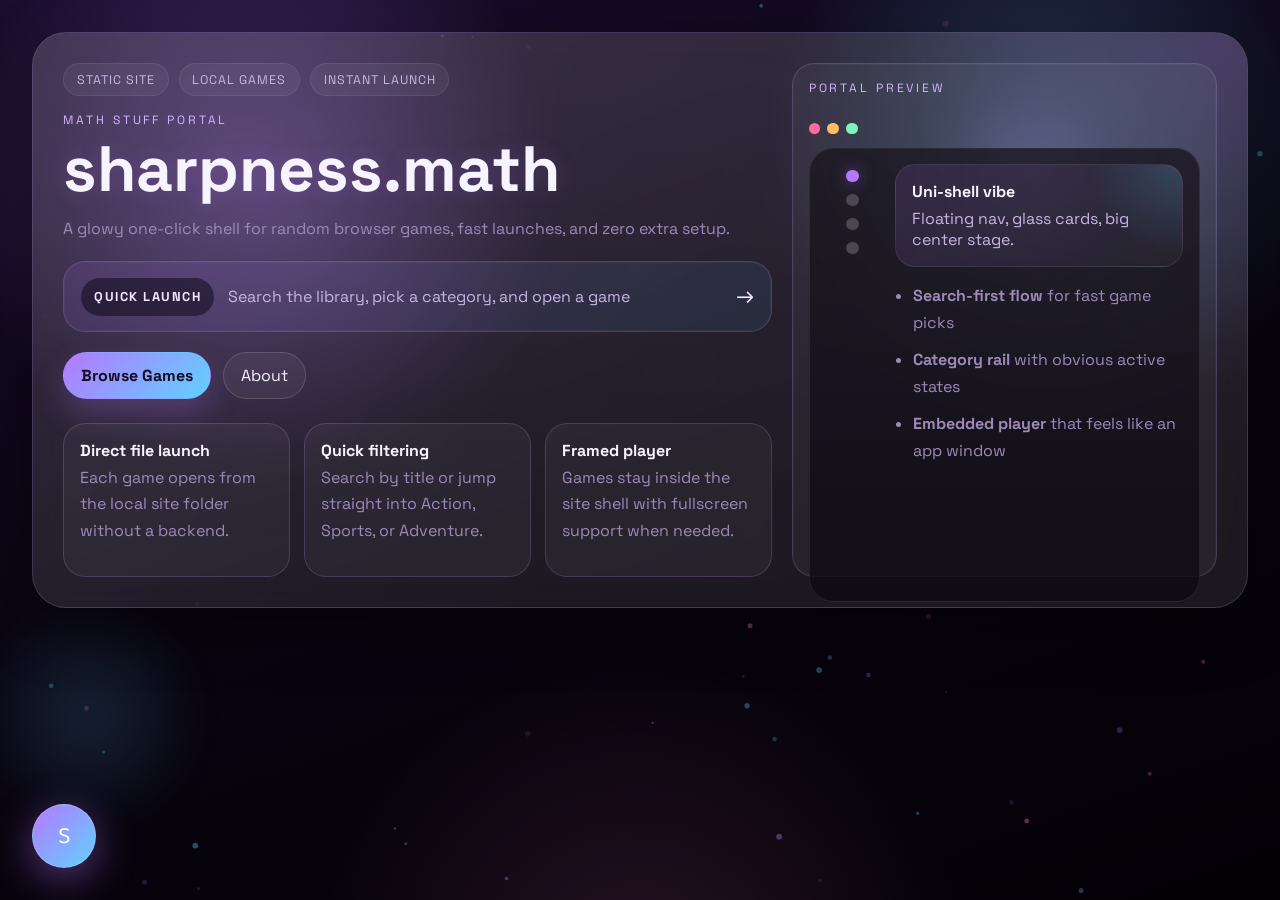
==== commit 0f9b51b9: "deleted proxy.html and minor changes added" ====
--- a/index.html
+++ b/index.html
@@ -34,13 +34,13 @@
         <span class="icon">⚙️</span> Settings
       </a>
       <div class="nav-section-title">My Games</div>
-      <a class="nav-item" href="games.html?category=Action">
+      <a class="nav-item" href="games.html?category=Action" data-filter="Action">
         <span class="class-dot dot-action"></span> Action
       </a>
-      <a class="nav-item" href="games.html?category=Sports">
+      <a class="nav-item" href="games.html?category=Sports" data-filter="Sports">
         <span class="class-dot dot-sports"></span> Sports
       </a>
-      <a class="nav-item" href="games.html?category=Adventure">
+      <a class="nav-item" href="games.html?category=Adventure" data-filter="Adventure">
         <span class="class-dot dot-adventure"></span> Adventure
       </a>
     </nav>
